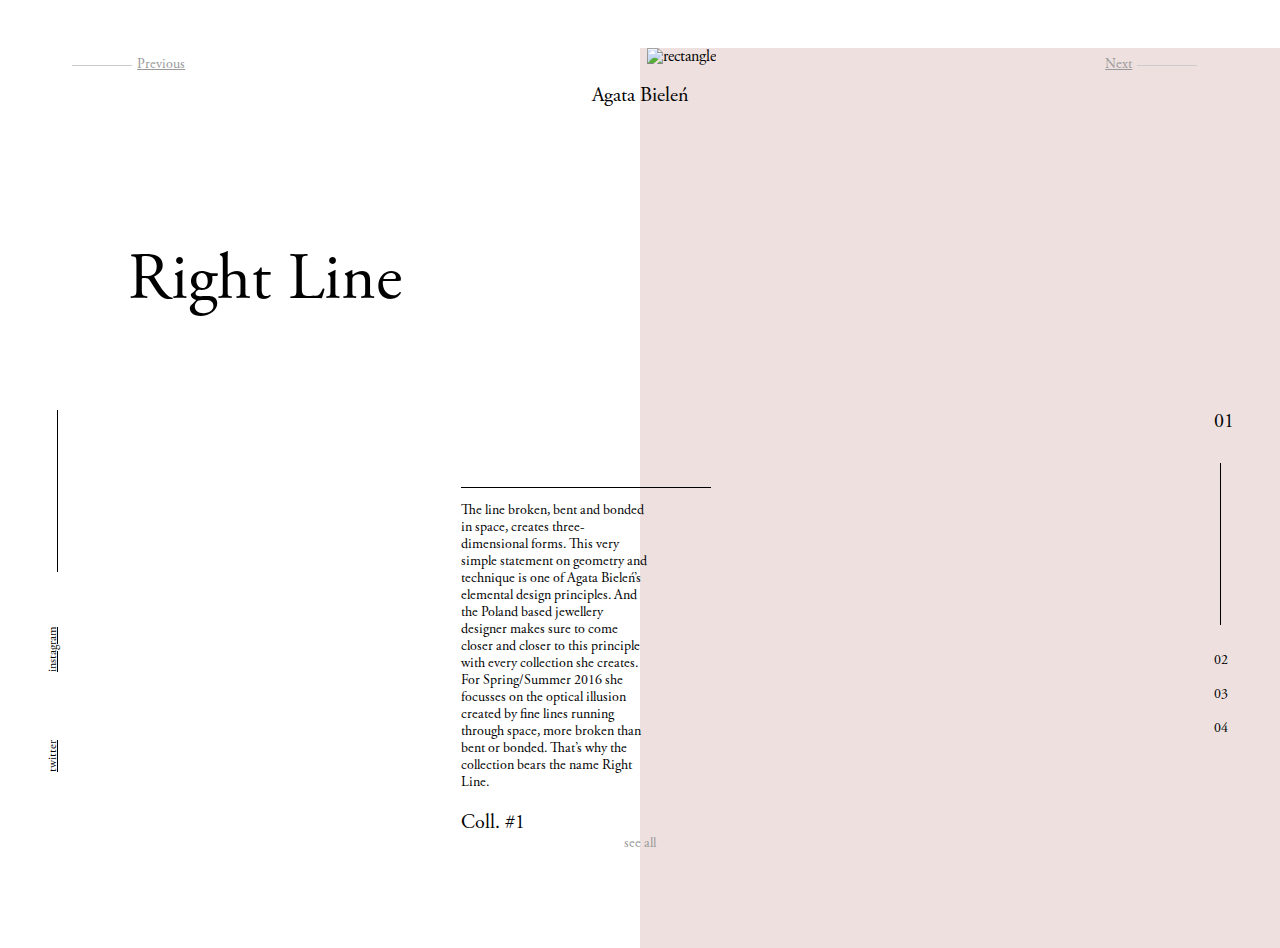
==== page_1.html @ 28c313ec "Add files via upload" ====
﻿<!DOCTYPE html>

<html lang="en" xmlns="http://www.w3.org/1999/xhtml">
<head>
    <meta charset="utf-8" />
    <title>Agata Bielen</title>

    <link rel="stylesheet" href="index.css" />

    <!--><link rel="stylesheet" href="index.js" />
    <script src="https://ajax.googleapis.com/ajax/libs/jquery/3.3.1/jquery.min.js"></script></-->

    <!--Настройка области просмотра-->
    <meta name="viewport" content="width=device-width, initial-scale=1.0">
</head>
<body>
    <div id="rightHalfScreen">
        <img src="img/rectangle 3.png" alt="rectangle" id="rect_3" />
        <div id="girl_1_1"></div>
    </div>
    <div id="container_1">
        <div class="prevNextBlock">
            <div class="prevNextLine"></div>
            <div class="textType_grey_2">Previous</div>
        </div>
        <div class="prevNextBlock">
            <div class="textType_grey_2">Next</div>
            <div class="prevNextLine"></div>
        </div>
    </div>
    <div id="social" class="textType_black_3">
        <div class="socialLine"></div>
        <div class="socialText">instagram</div>
        <div class="socialText">twitter</div>
    </div>
    <div class="PageNumb textType_black_3">
        <div class="textType_black_1">01</div><br /><br />
        <div class="socialLine"></div><br /><br />
        <div class="textType_black_2">02<br /><br />03<br /><br />04</div>
    </div>
    <div class="textType_black_1" id="agata_belein">Agata Bieleń</div>
    <div id="rightLine" class="textType_black_4">Right Line</div>
    <div id="article">
        <div id="articleLine"></div>
        <div id="articleText">
            <p class="textType_black_2">
                The line broken, bent
                and bonded in space, creates three-dimensional forms.
                This very simple statement
                on geometry and technique
                is one of Agata Bieleń’s elemental design principles.
                And the Poland based jewellery designer makes sure to
                come closer and closer  to this principle with every
                collection she creates. For Spring/Summer 2016 she
                focusses on the optical illusion created by fine lines
                running through space, more broken than bent or bonded.
                That’s why the collection bears the name Right Line.
            </p>
            <br />
            <p class="textType_black_1">Coll. #1</p>
        </div>
    </div>


    <div class="textType_grey_1 seeAll" id="seeAll_p1">see all</div>
</body>
</html>
---- index.css ----
﻿@font-face {
    font-family: "AGaramondPro-Regular";
    src: url("AGaramondPro-Regular.otf") format("opentype");
}

* {
    padding: 0px;
    margin: 0px;
    text-decoration: none;
    font-family: "AGaramondPro-Regular";
}

body {
    display: block;
    align-content: center;
    padding: 0px;
    margin: 0px;
    height: 100vh;
    width: 100%;
    background-color: #ffffff;
    position: relative;
}

table {
    width: 86%;
    margin-left: 14%;
}

tr {
    height: 30px;
}

td {
    width: 50%;
}

.textType_black_1 {
    font-size: 20px;
    font-weight: 100;
    color: #000000;
}

.textType_black_2 {
    font-size: 14px;
    font-weight: 100;
    color: #000000;
}

.textType_black_3 {
    font-size: 12px;
    font-weight: 100;
    color: #000000;
}

.textType_black_4 {
    font-size: 66px;
    font-weight: 100;
    color: #000000;
}

.textType_grey_1 {
    font-size: 14px;
    font-weight: 100;
    color: #999999;
}

.textType_grey_2 {
    font-size: 14px;
    font-weight: 100;
    color: #999999;
    text-decoration: underline;
}

#catalogue {
    position: absolute;
    z-index: -1;
    font-size: 30vh;
    max-width: 100%;
    overflow: hidden;
    color: #f6efef;
    top: 50%;
    left: 50%;
    transform: translate(-50%, -50%);
}

#social {
    position: absolute;
    display: flex;
    flex-direction: column;
    bottom: 10%;
    left: 4%;
    width: 15px;
    height: 400px;
    //transform: translate(-50%, -50%);
}

.socialLine {
    width: 0.5px;
    height: 18vh;
    background-color: #000000;
    margin-left: 6px;
}

.socialText {
    transform: rotate(270deg);
    text-decoration: underline;
    margin-left: -5px;
    margin-top: 30px;
    width: 70px;
    height: 70px;
}

.PageNumb {
    position: absolute;
    display: flex;
    flex-direction: column;
    bottom: 10%;
    right: 4%;
    width: 15px;
    height: 400px;
}

#container_1 {
    height: 4vh;
    width: 92%;
    margin: 0 auto;
    display: flex;
    flex-direction: row;
    justify-content: space-between;
    align-items: flex-end;
}

#line_top_left {
    height: 1px;
    width: 12%;
    background-color: #cccccc;
    margin: 0;
}

#line_top_right {
    height: 1px;
    width: 12%;
    background-color: #cccccc;
    margin: 0;
}

#line_bottom_left {
    height: 1px;
    width: 12%;
    background-color: #cccccc;
    margin: 0;
}

#line_bottom_right {
    height: 1px;
    width: 12%;
    background-color: #cccccc;
    margin: 0;
}

.prevNextLine {
    height: 1px;
    width: 40%;
    background-color: #cccccc;
    margin: 0 5px 0 5px;
}

#agata_belein {
    display: block;
    text-align: center;
    margin-bottom: 2vh;
}

#seeAll_p0 {
    margin-top: 7vh;
    text-decoration: line-through;
}

#seeAll_p1 {
    margin-top: 57vh;
}

#seeAll_p2 {
    margin-top: 84vh;
}

.seeAll {
    display: block;
    text-align: center;
}

#container_2 {
    height: 33vh;
    width: 92%;
    margin-top: 0;
    margin-left: auto;
    margin-right: auto;
    display: flex;
    flex-direction: row;
    justify-content: space-around;
    align-items: center;
}

#container_3 {
    height: 33vh;
    width: 92%;
    margin-top: 8vh;
    margin-left: auto;
    margin-right: auto;
    display: flex;
    flex-direction: row;
    justify-content: space-around;
    align-items: center;
}

#container_4 {
    height: 4vh;
    width: 92%;
    margin: 0 auto;
    display: flex;
    flex-direction: row;
    justify-content: space-between;
    align-items: flex-end;
}

.containerPics {
    display: flex;
    flex-direction: row;
    justify-content: space-around;
    height: 100%;
    width: 50%;
}

.containerText {
    display: flex;
    flex-direction: row;
    justify-content: space-around;
    height: 100%;
    width: 50%;
}

.tableDown {
    display: flex;
    align-items: flex-end;
}

.containerPics_Cell {
    display: flex;
    flex-direction: row;
    justify-content: space-between;
    width: 35%;
    height: 32.5vh;
}

.containerText_Cell {
    width: 35%;
    height: 32.5vh;
}

.containerPics_Cell_Text {
    width: 14%;
    height: 32.5vh;
    position: relative;
}

.collName {
    width: 60px;
    height: 60px;
    text-align: right;
    transform: rotate(270deg);
}

.lineName {
    width: 120px;
    height: 35px;
    position: absolute;
    bottom: 0;
}

.arrowPos {
    position: absolute;
    top: 24vh;
}

.containerPics_Cell_Pics {
    width: 86%;
    height: 100%;
    background-position: center;
    background-size: cover;
}

#pic_1_1 {
    background-image: url(img/1.png);

}

#pic_1_2 {
    background-image: url(img/2.png);
}

#pic_1_3 {
    background-image: url(img/3.png);
}

#pic_1_4 {
    background-image: url(img/4.png);
}

/*Стрелка*/
.icono-arrow1-left {
    position: relative;
    display: inline-block;
    vertical-align: middle;
    color: #999999;
    box-sizing: border-box;
    width: 8px;
    height: 8px;
    border-width: 1.5px 1.5px 0 0;
    border-style: solid;
    margin: 10px;
    transform: rotate(45deg);
}
    .icono-arrow1-left:after, .icono-arrow1-left:before {
        content: "";
        box-sizing: border-box;
        right: 0;
        top: -1px;
        position: absolute;
        height: 1px;
        box-shadow: inset 0 0 0 32px;
        transform: rotate(-45deg);
        width: 16px;
        transform-origin: right top;
        right: 0;
        top: -1px;
        position: absolute;
        height: 1px;
        box-shadow: inset 0 0 0 32px;
        transform: rotate(-45deg);
        width: 16px;
        transform-origin: right top;
    }
/*Стрелка*/

/*Страницы 2-3*/
.prevNextBlock {
    height: 4vh;
    width: 150px;
    margin: 0;
    display: flex;
    flex-direction: row;
    justify-content: center;
    align-items: center;
}


/*Страница 2*/
#rightHalfScreen {
    position: absolute;
    width: 50%;
    height: 100vh;
    margin-left: 50%;
    background-color: #ede0df;
    z-index: -2;
}

#rect_3 {
    width: 80%;
    height: 100vh;
    transform: translate(10%, 0);
    z-index: -1;
}

#girl_1_1 {
    background-image: url(img/1_1.png);
    background-repeat: no-repeat;
    background-position: center;
    background-size: cover;
    position: absolute;
    top: 7vh;
    left: 15%;
    width: 50%;
    height: 86vh;
    z-index: 0;
}

#rightLine {
    margin-top: 15vh;
    margin-left: 10%;
}

#article {
    position: absolute;
    z-index: 0;
    bottom: 7vh;
    left: 36%;
    width: 250px;
    height: 350px;
}

#articleLine {
    background-color: black;
    width: 100%;
    height: 0.5px;
    margin-bottom: 15px;
}

#articleText {
    width: 75%;
}
/*Страница 2*/


/*Страница 3*/
#upHalfScreen {
    position: absolute;
    width: 100%;
    height: 75vh;
    top: 0;
    background-color: #dbe7e9;
    z-index: -2;
}

#rect_4 {
    width: 33%;
    height: 100vh;
    margin-left: 50%;
    transform: translate(-50%, 0);
    z-index: -1;
}

#girl_1_2 {
    background-image: url(img/1_2.png);
    background-repeat: no-repeat;
    background-position: center;
    background-size: cover;
    position: absolute;
    top: 20vh;
    left: 50%;
    transform: translate(-50%, 0);
    width: 20%;
    height: 60vh;
    z-index: 0;
}

#p_2_leftText {
    position: absolute;
    top: 50vh;
    left: 25%;
}

#p_2_rightText {
    position: absolute;
    top: 50vh;
    left: 70%;
}

#p_2_bottomText {
    position: absolute;
    top: 91vh;
    right: 10%;
    margin-right: 20px;
}

#p_2_bottomLine {
    position: absolute;
    top: 93vh;
    right: 0;
    background-color: black;
    width: 10%;
    height: 1px;
    margin-left: 20px;
}

@media (max-width: 600px) {
    #catalogue {
        display: none;
    }
    #social {
        display: none;
    }
    #container_1 {
        display: none;
    }

    .PageNumb {
        display: none;
    }

    #agata_belein {
        width: 96%;
        margin: 20px auto;
    }
    
    #container_2 {
        flex-direction: column;
        width: 90%;
        height: 1000px;
        margin: 0 auto;
    }

    #container_3 {
        flex-direction: column;
        width: 90%;
        height: 1000px;
        margin: 0 auto;
    }
    .containerPics {
        flex-direction: column;
        width: 80%;
        height: 800px;
    }
    .containerPics_Cell {
        width: 100%;
        height: 330px;
        //margin-bottom: 20px;
    }
    .containerText {
        height: 200px;
        width: 100%;
        margin-top: 10px;
    }

    table {
    width: 90%;
    margin: 0 auto;
    }
    
    td {
        width: 50%;
    }

    .containerText_Cell:first-child {
        width: 100%;
        height: 400px;
        padding-left: 25px;

    }
    .containerText_Cell:nth-child(2) {
        width: 50%;
        height: 400px;
        padding-left: 15px;
    }

    #seeAll_p0 {
        width: 90%;
        margin: 10px auto;
    }
    #container_4 {
        display: none;
    }
    .tableDown {
        display: block;
        //align-items: flex-end;
    }

    /*2 страница*/
    #rightHalfScreen {
        width: 70%;
        height: 100vh;
        margin-left: 30%;
        margin-right: 0;
        margin-top: -20px;
    }
    #girl_1_1 {
        top: 7vh;
        left: -15%;
        width: 85%;
        height: 80vh;
    }
    #article {
        bottom: 17%;
        left: 10%;
        width: 80%;
        height: 200px;
    }
    #articleLine {
        display: none;
    }
    #articleText {
        width: 100%;
    }
    #seeAll_p1 {
        position: absolute;
        bottom: 10vh;
        left: 45%;
        margin: 0;
    }
    #rightLine {
        position: absolute;
        top: 20vh;
        left: 0;
        width: 80%;
        height: 80px;
    }

    /*3 страница*/
    #upHalfScreen {
        height: 75vh;
        top: -20px;
    }
    #rect_4 {
        width: 80%;
        height: 80%;
        margin-left: 15%;
        transform: translate(-5%, 0);
    }
    #girl_1_2 {
        top: 20%;
        left: 50%;
        transform: translate(-50%, 0);
        width: 70%;
        height: 90%;
    }
    #p_2_bottomText {
        top: 82%;
        right: 10%;
        margin-right: 20px;
    }
    #p_2_bottomLine {
        top: 84%;
        right: 0;
        width: 10%;
        margin-left: 20px;
    }
    #seeAll_p2 {
        position: absolute;
        bottom: 5vh;
        left: 45%;
        margin: 0;
    }
}

@media (min-width: 601px) and (max-width: 1000px) {
    .textType_black_1 {
        font-size: 18px;
    }

    .textType_black_2 {
        font-size: 10px;
    }

    .textType_black_3 {
        font-size: 10px;
    }

    .textType_black_4 {
        font-size: 50px;
    }

    .textType_grey_1 {
        font-size: 10px;
    }

    .textType_grey_2 {
        font-size: 10px;
    }

}
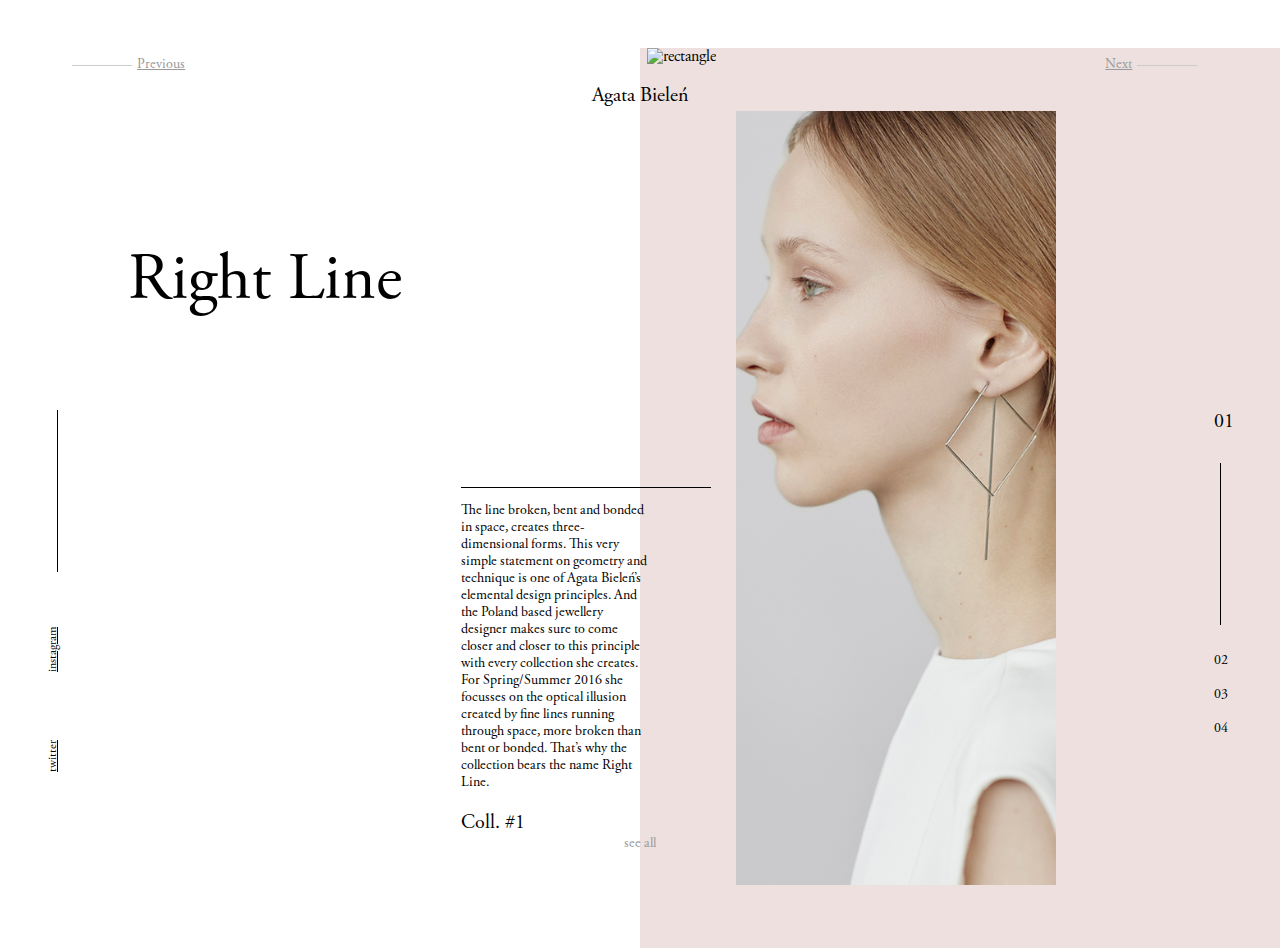
==== commit 862ce23b: "Update page_1.html" ====
--- a/page_1.html
+++ b/page_1.html
@@ -15,7 +15,7 @@
 </head>
 <body>
     <div id="rightHalfScreen">
-        <img src="img/rectangle 3.png" alt="rectangle" id="rect_3" />
+        <img src="img/rectangle_3.png" alt="rectangle" id="rect_3" />
         <div id="girl_1_1"></div>
     </div>
     <div id="container_1">
@@ -64,4 +64,4 @@
 
     <div class="textType_grey_1 seeAll" id="seeAll_p1">see all</div>
 </body>
-</html>+</html>
